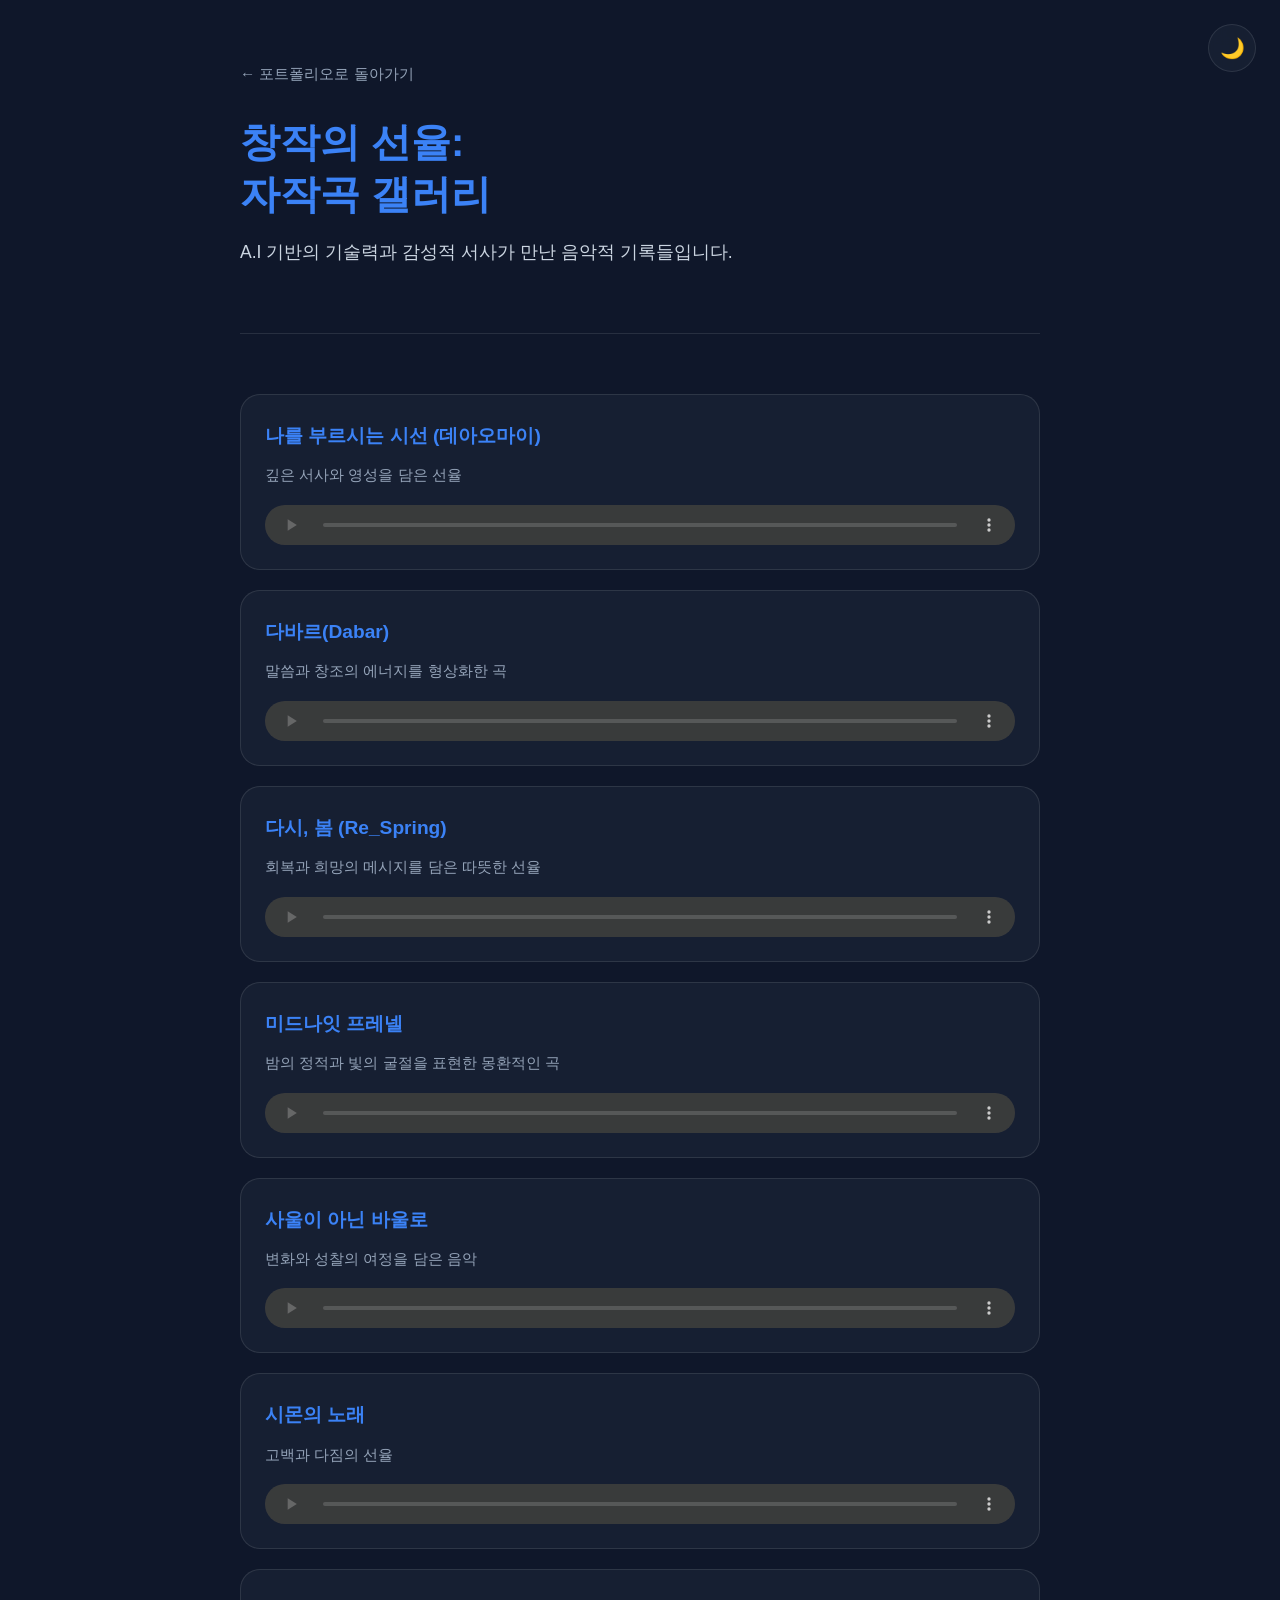
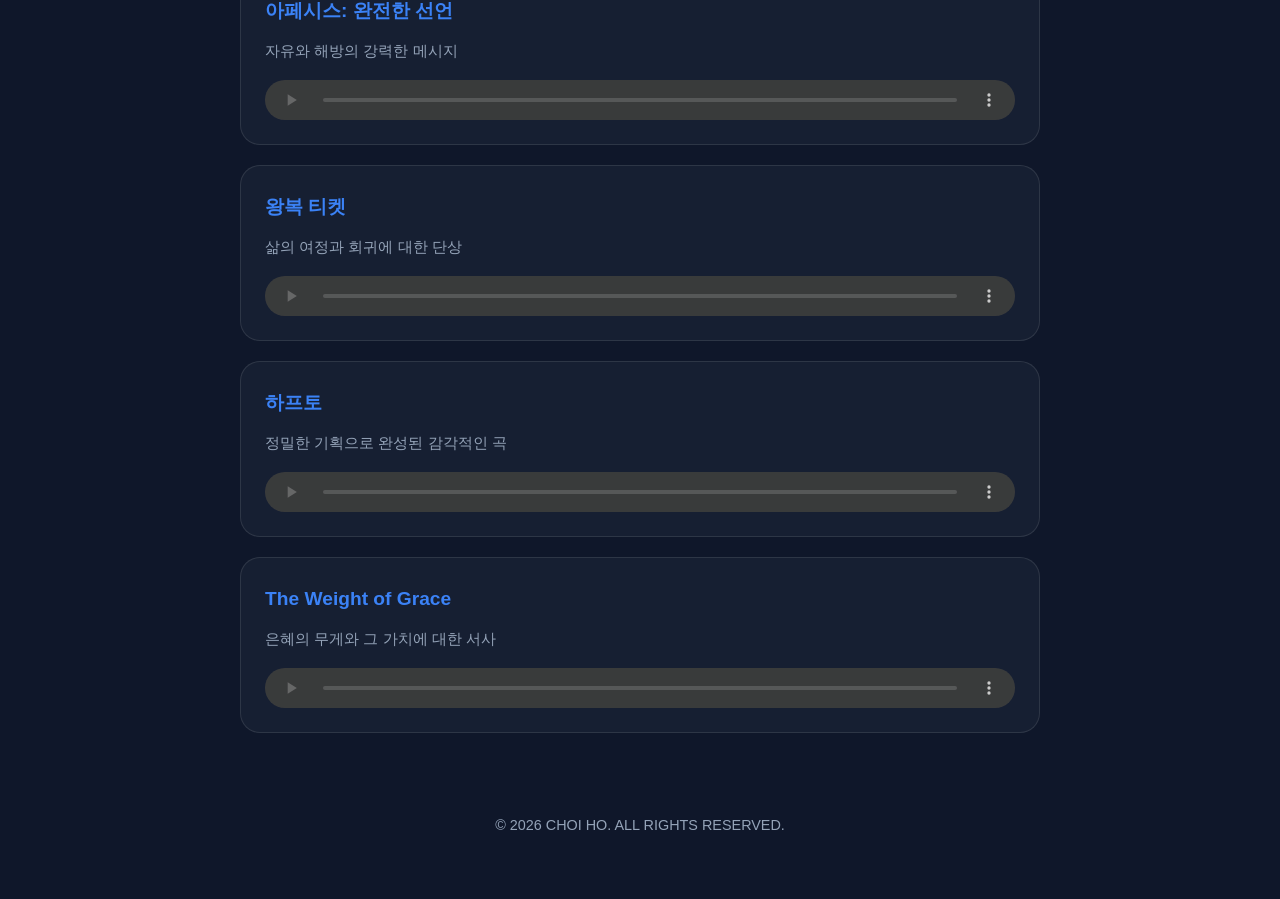
==== song/index.html @ 528da339 "Add original songs gallery and link from main portfolio" ====
<!DOCTYPE html>
<html lang="ko">
<head>
  <meta charset="UTF-8">
  <meta name="viewport" content="width=device-width, initial-scale=1.0">
  
  <title>창작의 선율: 자작곡 갤러리 | 최호</title>
  <meta name="description" content="Suno AI와 정교한 프로듀싱으로 완성된 최호의 자작곡 갤러리입니다. 메시지를 담은 선율을 감상해보세요.">
  
  <link rel="stylesheet" href="../css/startup-article.css">
  <style>
    .song-list {
      display: grid;
      gap: 20px;
      margin-top: 40px;
    }
    .song-card {
      background: var(--card-bg);
      border: 1px solid var(--border-color);
      padding: 24px;
      border-radius: 20px;
      display: flex;
      flex-direction: column;
      gap: 16px;
      transition: 0.3s;
    }
    .song-card:hover {
      border-color: var(--highlight);
      transform: translateY(-4px);
    }
    .song-info h3 {
      margin: 0;
      font-size: 1.2rem;
      color: var(--highlight);
    }
    .song-info p {
      margin: 8px 0 0;
      font-size: 0.95rem;
      color: var(--text-muted);
    }
    audio {
      width: 100%;
      height: 40px;
      filter: invert(0);
    }
    [data-theme="dark"] audio {
      filter: invert(0.8) hue-rotate(180deg);
    }
  </style>
  
  <script>
    document.addEventListener('DOMContentLoaded', () => {
      const themeToggleBtn = document.getElementById('theme-toggle-btn');
      const htmlElement = document.documentElement;
      const currentTheme = localStorage.getItem('theme') || 'dark';
      htmlElement.setAttribute('data-theme', currentTheme);
      updateToggleButton(currentTheme);

      themeToggleBtn.addEventListener('click', () => {
        const targetTheme = htmlElement.getAttribute('data-theme') === 'dark' ? 'light' : 'dark';
        htmlElement.setAttribute('data-theme', targetTheme);
        localStorage.setItem('theme', targetTheme);
        updateToggleButton(targetTheme);
      });

      function updateToggleButton(theme) {
        themeToggleBtn.textContent = theme === 'dark' ? '🌙' : '☀️';
      }
    });
  </script>
</head>
<body>

  <div class="theme-toggle">
    <button class="theme-btn" id="theme-toggle-btn" aria-label="테마 변경">🌙</button>
  </div>

  <div class="container">
    <header>
      <a href="../index.html" class="btn-back">← 포트폴리오로 돌아가기</a>
      <h1>창작의 선율:<br>자작곡 갤러리</h1>
      <p>A.I 기반의 기술력과 감성적 서사가 만난 음악적 기록들입니다.</p>
    </header>

    <article>
      <div class="song-list">
        
        <div class="song-card">
          <div class="song-info">
            <h3>나를 부르시는 시선 (데아오마이)</h3>
            <p>깊은 서사와 영성을 담은 선율</p>
          </div>
          <audio controls src="나를 부르시는 시선 (데아오마이)_320k.mp3"></audio>
        </div>

        <div class="song-card">
          <div class="song-info">
            <h3>다바르(Dabar)</h3>
            <p>말씀과 창조의 에너지를 형상화한 곡</p>
          </div>
          <audio controls src="다바르(Dabar)_320k.mp3"></audio>
        </div>

        <div class="song-card">
          <div class="song-info">
            <h3>다시, 봄 (Re_Spring)</h3>
            <p>회복과 희망의 메시지를 담은 따뜻한 선율</p>
          </div>
          <audio controls src="다시, 봄 (Re_Spring)_320k.mp3"></audio>
        </div>

        <div class="song-card">
          <div class="song-info">
            <h3>미드나잇 프레넬</h3>
            <p>밤의 정적과 빛의 굴절을 표현한 몽환적인 곡</p>
          </div>
          <audio controls src="미드나잇 프레넬_320k.mp3"></audio>
        </div>

        <div class="song-card">
          <div class="song-info">
            <h3>사울이 아닌 바울로</h3>
            <p>변화와 성찰의 여정을 담은 음악</p>
          </div>
          <audio controls src="사울이 아닌 바울로.mp3"></audio>
        </div>

        <div class="song-card">
          <div class="song-info">
            <h3>시몬의 노래</h3>
            <p>고백과 다짐의 선율</p>
          </div>
          <audio controls src="시몬의 노래_320k.mp3"></audio>
        </div>

        <div class="song-card">
          <div class="song-info">
            <h3>아페시스: 완전한 선언</h3>
            <p>자유와 해방의 강력한 메시지</p>
          </div>
          <audio controls src="아페시스_ 완전한 선언_320k.mp3"></audio>
        </div>

        <div class="song-card">
          <div class="song-info">
            <h3>왕복 티켓</h3>
            <p>삶의 여정과 회귀에 대한 단상</p>
          </div>
          <audio controls src="왕복 티켓_320k.mp3"></audio>
        </div>

        <div class="song-card">
          <div class="song-info">
            <h3>하프토</h3>
            <p>정밀한 기획으로 완성된 감각적인 곡</p>
          </div>
          <audio controls src="하프토_320k.mp3"></audio>
        </div>

        <div class="song-card">
          <div class="song-info">
            <h3>The Weight of Grace</h3>
            <p>은혜의 무게와 그 가치에 대한 서사</p>
          </div>
          <audio controls src="The Weight of Grace_320k.mp3"></audio>
        </div>

      </div>
    </article>

    <footer style="text-align: center; color: var(--text-muted); font-size: 0.9rem; margin-top: 60px;">
      © 2026 CHOI HO. ALL RIGHTS RESERVED.
    </footer>
  </div>

</body>
</html>
---- css/startup-article.css ----
/* css/startup-article.css */
:root {
  --bg-color: #0f172a;
  --text-main: #f8fafc;
  --text-secondary: #cbd5e1;
  --text-muted: #94a3b8;
  --border-color: rgba(255, 255, 255, 0.1);
  --highlight: #3b82f6;
  --card-bg: rgba(30, 41, 59, 0.5);
  --quote-border: #3b82f6;
  --code-bg: #1e293b;
}

[data-theme="light"] {
  --bg-color: #ffffff;
  --text-main: #0f172a;
  --text-secondary: #334155;
  --text-muted: #64748b;
  --border-color: rgba(0, 0, 0, 0.1);
  --highlight: #2563eb;
  --card-bg: #f8fafc;
  --quote-border: #2563eb;
  --code-bg: #f1f5f9;
}

body {
  background-color: var(--bg-color);
  color: var(--text-main);
  font-family: 'Pretendard', 'Noto Sans KR', sans-serif;
  line-height: 1.8;
  margin: 0;
  padding: 0;
  transition: background 0.3s, color 0.3s;
}

.container {
  max-width: 800px;
  margin: 0 auto;
  padding: 60px 24px;
}

/* Header & Typography */
header {
  margin-bottom: 60px;
  border-bottom: 1px solid var(--border-color);
  padding-bottom: 40px;
}

h1 {
  font-size: 2.5rem;
  font-weight: 800;
  line-height: 1.3;
  margin-bottom: 1rem;
  color: var(--highlight);
}

h2 {
  font-size: 1.8rem;
  font-weight: 700;
  margin: 3rem 0 1.5rem;
  padding-left: 1rem;
  border-left: 4px solid var(--highlight);
}

h3 {
  font-size: 1.4rem;
  font-weight: 600;
  margin: 2rem 0 1rem;
}

p {
  margin-bottom: 1.5rem;
  font-size: 1.1rem;
  color: var(--text-secondary);
}

/* Article Elements */
article {
  margin-bottom: 80px;
}

blockquote {
  margin: 2rem 0;
  padding: 1.5rem 2rem;
  border-left: 4px solid var(--quote-border);
  background: var(--card-bg);
  font-style: italic;
  font-size: 1.1rem;
  color: var(--text-main);
  border-radius: 0 12px 12px 0;
}

pre {
  background: var(--code-bg);
  padding: 1.5rem;
  border-radius: 12px;
  overflow-x: auto;
  margin: 1.5rem 0;
  border: 1px solid var(--border-color);
}

code {
  font-family: 'Fira Code', 'Courier New', monospace;
  font-size: 0.95rem;
}

ul, ol {
  margin-bottom: 1.5rem;
  padding-left: 1.5rem;
}

li {
  margin-bottom: 0.8rem;
  color: var(--text-secondary);
}

img {
  max-width: 100%;
  height: auto;
  border-radius: 16px;
  margin: 2rem 0;
  box-shadow: 0 10px 30px rgba(0, 0, 0, 0.1);
}

/* Navigation */
.nav-footer {
  display: flex;
  justify-content: space-between;
  align-items: center;
  margin-top: 60px;
  padding-top: 40px;
  border-top: 1px solid var(--border-color);
}

.btn-next {
  background: var(--highlight);
  color: white;
  padding: 12px 24px;
  border-radius: 12px;
  text-decoration: none;
  font-weight: 700;
  transition: 0.3s;
  display: flex;
  align-items: center;
  gap: 8px;
}

.btn-next:hover {
  filter: brightness(1.1);
  transform: translateY(-2px);
}

.btn-back {
  color: var(--text-muted);
  text-decoration: none;
  font-size: 0.95rem;
  transition: 0.3s;
}

.btn-back:hover {
  color: var(--highlight);
}

/* Roadmap Grid (for index.html) */
.roadmap-grid {
  display: grid;
  gap: 24px;
  margin-top: 40px;
}

.step-card {
  background: var(--card-bg);
  border: 1px solid var(--border-color);
  padding: 24px;
  border-radius: 20px;
  text-decoration: none;
  color: inherit;
  transition: 0.3s;
  display: flex;
  align-items: center;
  gap: 20px;
}

.step-card:hover {
  transform: scale(1.02);
  border-color: var(--highlight);
}

.step-num {
  font-size: 1.5rem;
  font-weight: 900;
  color: var(--highlight);
  background: rgba(59, 130, 246, 0.1);
  width: 50px;
  height: 50px;
  display: flex;
  align-items: center;
  justify-content: center;
  border-radius: 50%;
  flex-shrink: 0;
}

.step-info h3 {
  margin: 0;
  font-size: 1.2rem;
}

.step-info p {
  margin: 5px 0 0;
  font-size: 0.9rem;
  color: var(--text-muted);
}

/* Theme Toggle (Reused from main index) */
.theme-toggle {
  position: fixed;
  top: 24px;
  right: 24px;
  z-index: 1000;
}

.theme-btn {
  background: var(--card-bg);
  border: 1px solid var(--border-color);
  color: var(--text-main);
  width: 48px;
  height: 48px;
  border-radius: 50%;
  cursor: pointer;
  display: flex;
  align-items: center;
  justify-content: center;
  font-size: 20px;
  backdrop-filter: blur(12px);
  transition: 0.3s;
}

@media (max-width: 600px) {
  h1 { font-size: 2rem; }
  .nav-footer { flex-direction: column; gap: 20px; text-align: center; }
}
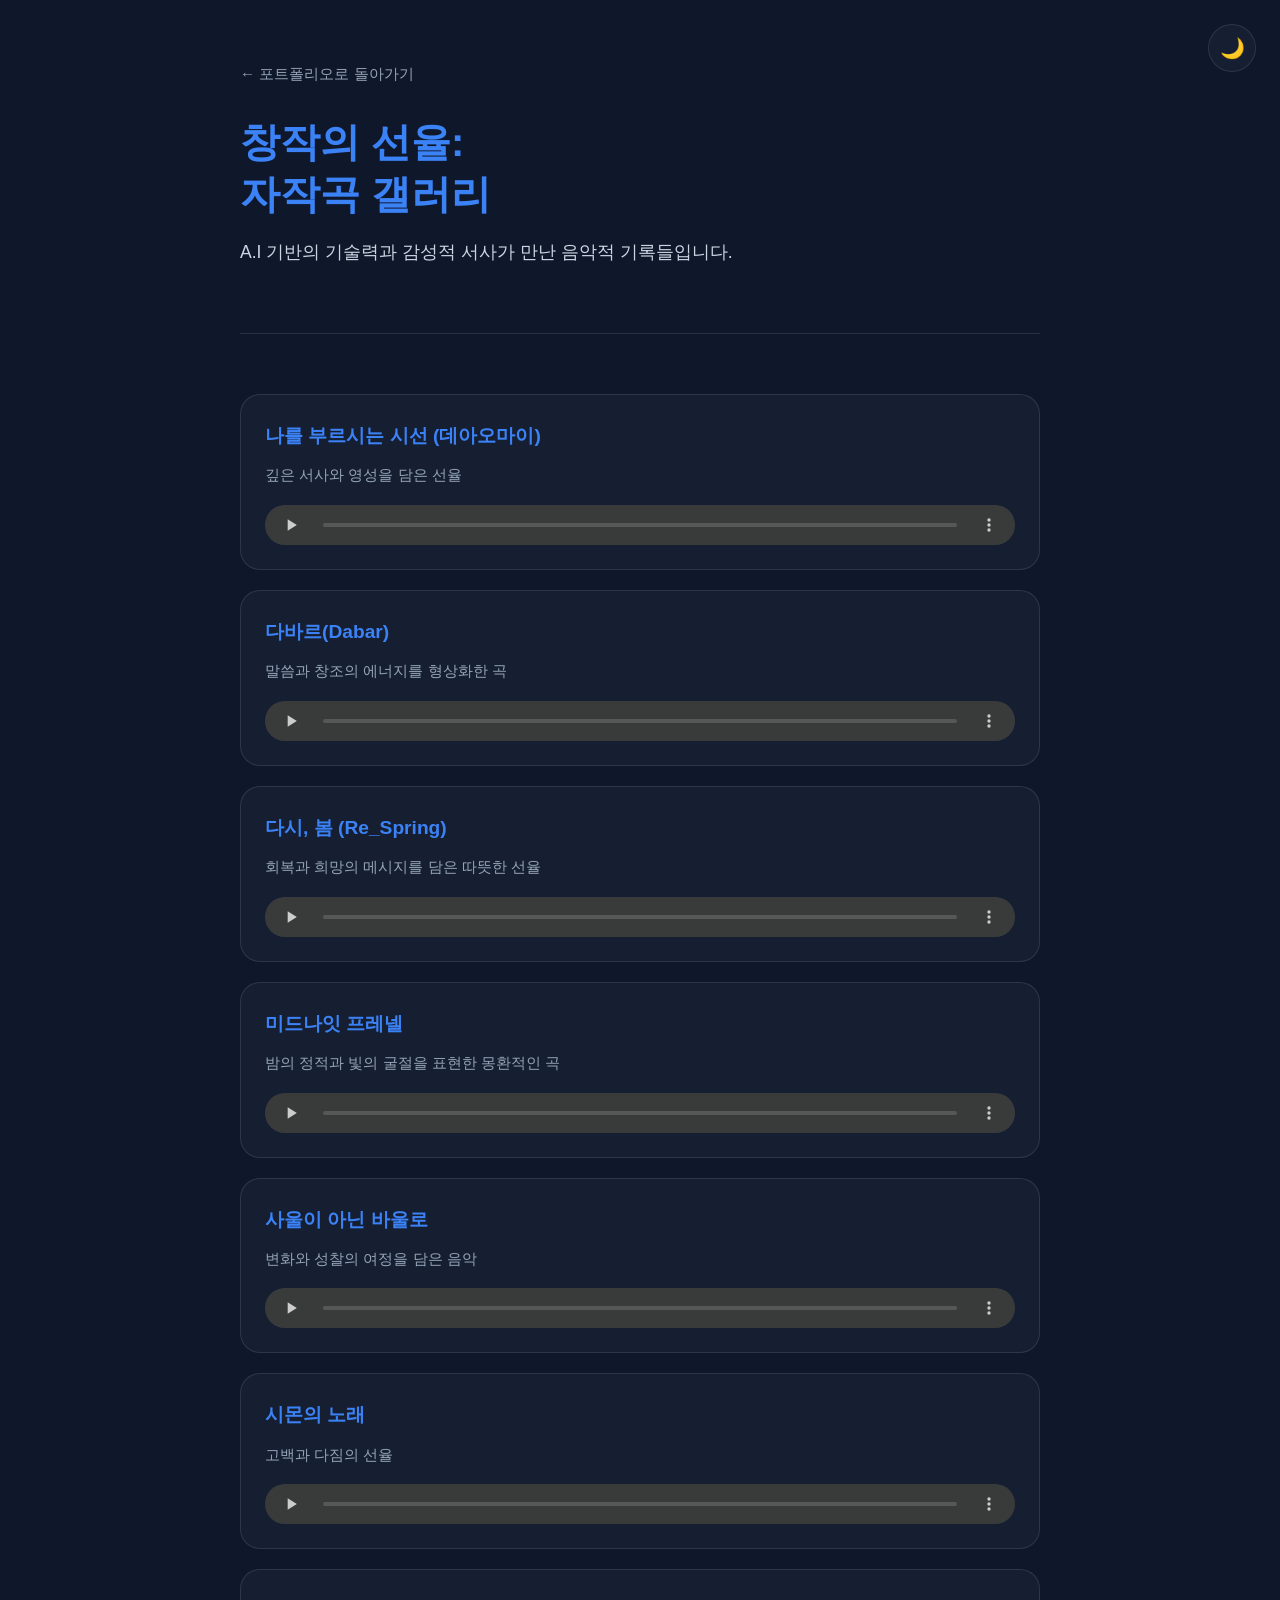
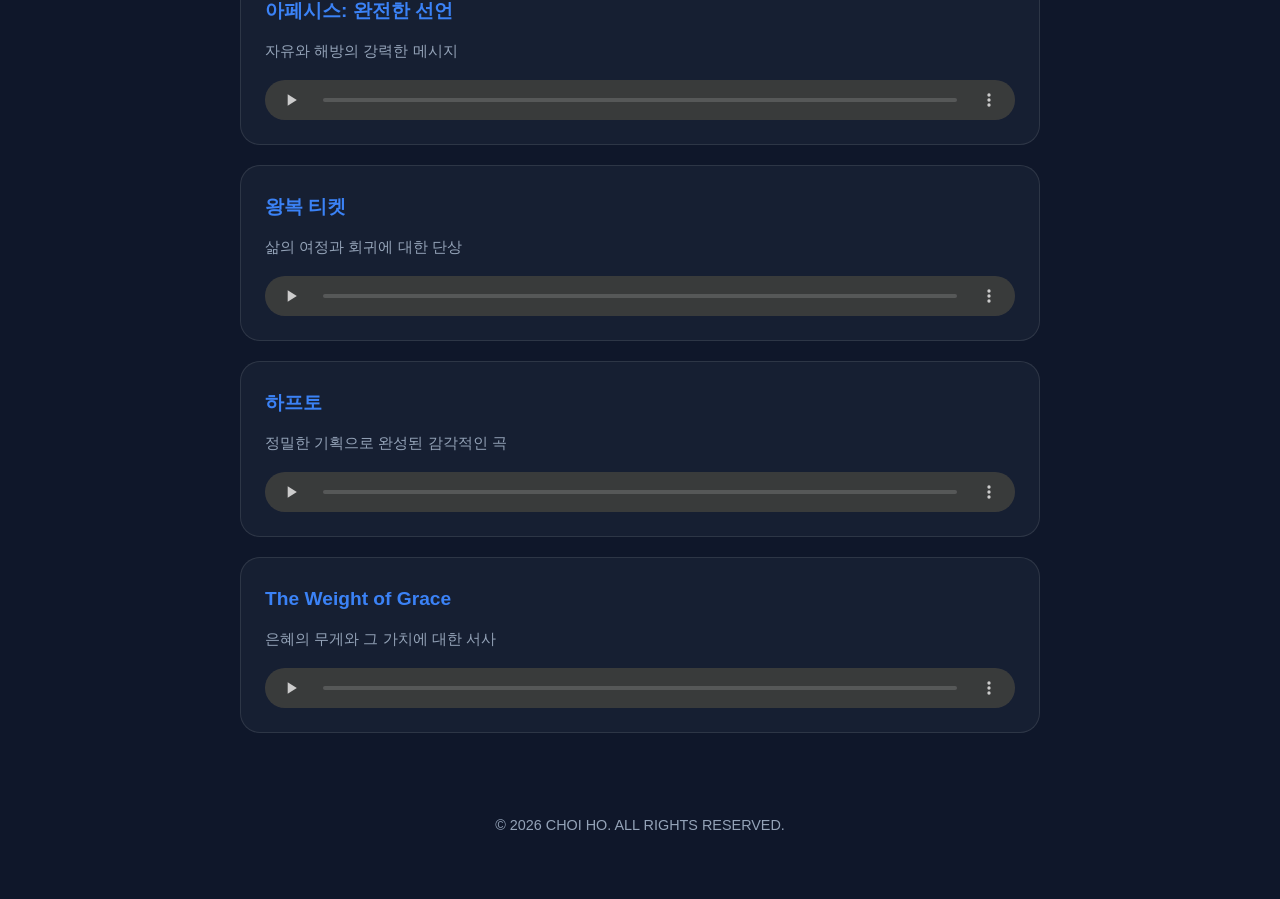
==== commit eddfb06e: "fix: 자작곡 페이지 오디오 preload="none" 설정으로 초기 로딩 속도 개선 Co-Authored-By: Claude Sonnet 4.6 <noreply@anthropi" ====
--- a/song/index.html
+++ b/song/index.html
@@ -1,6 +1,15 @@
 <!DOCTYPE html>
 <html lang="ko">
 <head>
+  <!-- Google tag (gtag.js) -->
+  <script async src="https://www.googletagmanager.com/gtag/js?id=G-2HE87NL09E"></script>
+  <script>
+    window.dataLayer = window.dataLayer || [];
+    function gtag(){dataLayer.push(arguments);}
+    gtag('js', new Date());
+
+    gtag('config', 'G-2HE87NL09E');
+  </script>
   <meta charset="UTF-8">
   <meta name="viewport" content="width=device-width, initial-scale=1.0">
   
@@ -90,7 +99,7 @@
             <h3>나를 부르시는 시선 (데아오마이)</h3>
             <p>깊은 서사와 영성을 담은 선율</p>
           </div>
-          <audio controls src="나를 부르시는 시선 (데아오마이)_320k.mp3"></audio>
+          <audio controls preload="none" src="나를 부르시는 시선 (데아오마이)_320k.mp3"></audio>
         </div>
 
         <div class="song-card">
@@ -98,7 +107,7 @@
             <h3>다바르(Dabar)</h3>
             <p>말씀과 창조의 에너지를 형상화한 곡</p>
           </div>
-          <audio controls src="다바르(Dabar)_320k.mp3"></audio>
+          <audio controls preload="none" src="다바르(Dabar)_320k.mp3"></audio>
         </div>
 
         <div class="song-card">
@@ -106,7 +115,7 @@
             <h3>다시, 봄 (Re_Spring)</h3>
             <p>회복과 희망의 메시지를 담은 따뜻한 선율</p>
           </div>
-          <audio controls src="다시, 봄 (Re_Spring)_320k.mp3"></audio>
+          <audio controls preload="none" src="다시, 봄 (Re_Spring)_320k.mp3"></audio>
         </div>
 
         <div class="song-card">
@@ -114,7 +123,7 @@
             <h3>미드나잇 프레넬</h3>
             <p>밤의 정적과 빛의 굴절을 표현한 몽환적인 곡</p>
           </div>
-          <audio controls src="미드나잇 프레넬_320k.mp3"></audio>
+          <audio controls preload="none" src="미드나잇 프레넬_320k.mp3"></audio>
         </div>
 
         <div class="song-card">
@@ -122,7 +131,7 @@
             <h3>사울이 아닌 바울로</h3>
             <p>변화와 성찰의 여정을 담은 음악</p>
           </div>
-          <audio controls src="사울이 아닌 바울로.mp3"></audio>
+          <audio controls preload="none" src="사울이 아닌 바울로.mp3"></audio>
         </div>
 
         <div class="song-card">
@@ -130,7 +139,7 @@
             <h3>시몬의 노래</h3>
             <p>고백과 다짐의 선율</p>
           </div>
-          <audio controls src="시몬의 노래_320k.mp3"></audio>
+          <audio controls preload="none" src="시몬의 노래_320k.mp3"></audio>
         </div>
 
         <div class="song-card">
@@ -138,7 +147,7 @@
             <h3>아페시스: 완전한 선언</h3>
             <p>자유와 해방의 강력한 메시지</p>
           </div>
-          <audio controls src="아페시스_ 완전한 선언_320k.mp3"></audio>
+          <audio controls preload="none" src="아페시스_ 완전한 선언_320k.mp3"></audio>
         </div>
 
         <div class="song-card">
@@ -146,7 +155,7 @@
             <h3>왕복 티켓</h3>
             <p>삶의 여정과 회귀에 대한 단상</p>
           </div>
-          <audio controls src="왕복 티켓_320k.mp3"></audio>
+          <audio controls preload="none" src="왕복 티켓_320k.mp3"></audio>
         </div>
 
         <div class="song-card">
@@ -154,7 +163,7 @@
             <h3>하프토</h3>
             <p>정밀한 기획으로 완성된 감각적인 곡</p>
           </div>
-          <audio controls src="하프토_320k.mp3"></audio>
+          <audio controls preload="none" src="하프토_320k.mp3"></audio>
         </div>
 
         <div class="song-card">
@@ -162,7 +171,7 @@
             <h3>The Weight of Grace</h3>
             <p>은혜의 무게와 그 가치에 대한 서사</p>
           </div>
-          <audio controls src="The Weight of Grace_320k.mp3"></audio>
+          <audio controls preload="none" src="The Weight of Grace_320k.mp3"></audio>
         </div>
 
       </div>
--- a/css/startup-article.css
+++ b/css/startup-article.css
@@ -15,7 +15,7 @@
   --bg-color: #ffffff;
   --text-main: #0f172a;
   --text-secondary: #334155;
-  --text-muted: #64748b;
+  --text-muted: #475569;
   --border-color: rgba(0, 0, 0, 0.1);
   --highlight: #2563eb;
   --card-bg: #f8fafc;
@@ -31,6 +31,11 @@
   margin: 0;
   padding: 0;
   transition: background 0.3s, color 0.3s;
+  overflow-x: hidden;
+}
+
+html {
+  overflow-x: hidden;
 }
 
 .container {
@@ -236,6 +241,57 @@
 }
 
 @media (max-width: 600px) {
-  h1 { font-size: 2rem; }
-  .nav-footer { flex-direction: column; gap: 20px; text-align: center; }
-}
+  .container {
+    padding: 40px 20px;
+  }
+
+  header {
+    margin-bottom: 40px;
+    padding-bottom: 30px;
+  }
+
+  h1 { 
+    font-size: 1.8rem; 
+    line-height: 1.3;
+  }
+
+  h2 {
+    font-size: 1.5rem;
+    margin: 2.5rem 0 1.2rem;
+  }
+
+  h3 {
+    font-size: 1.2rem;
+  }
+
+  p, li, blockquote {
+    font-size: 1rem;
+    line-height: 1.7;
+  }
+
+  .step-card {
+    flex-direction: column;
+    align-items: flex-start;
+    gap: 16px;
+    padding: 20px;
+  }
+
+  .step-num {
+    width: 40px;
+    height: 40px;
+    font-size: 1.2rem;
+  }
+
+  .nav-footer { 
+    flex-direction: column; 
+    gap: 16px; 
+    text-align: center; 
+    margin-top: 40px;
+    padding-top: 30px;
+  }
+
+  .btn-next {
+    width: 100%;
+    justify-content: center;
+  }
+}
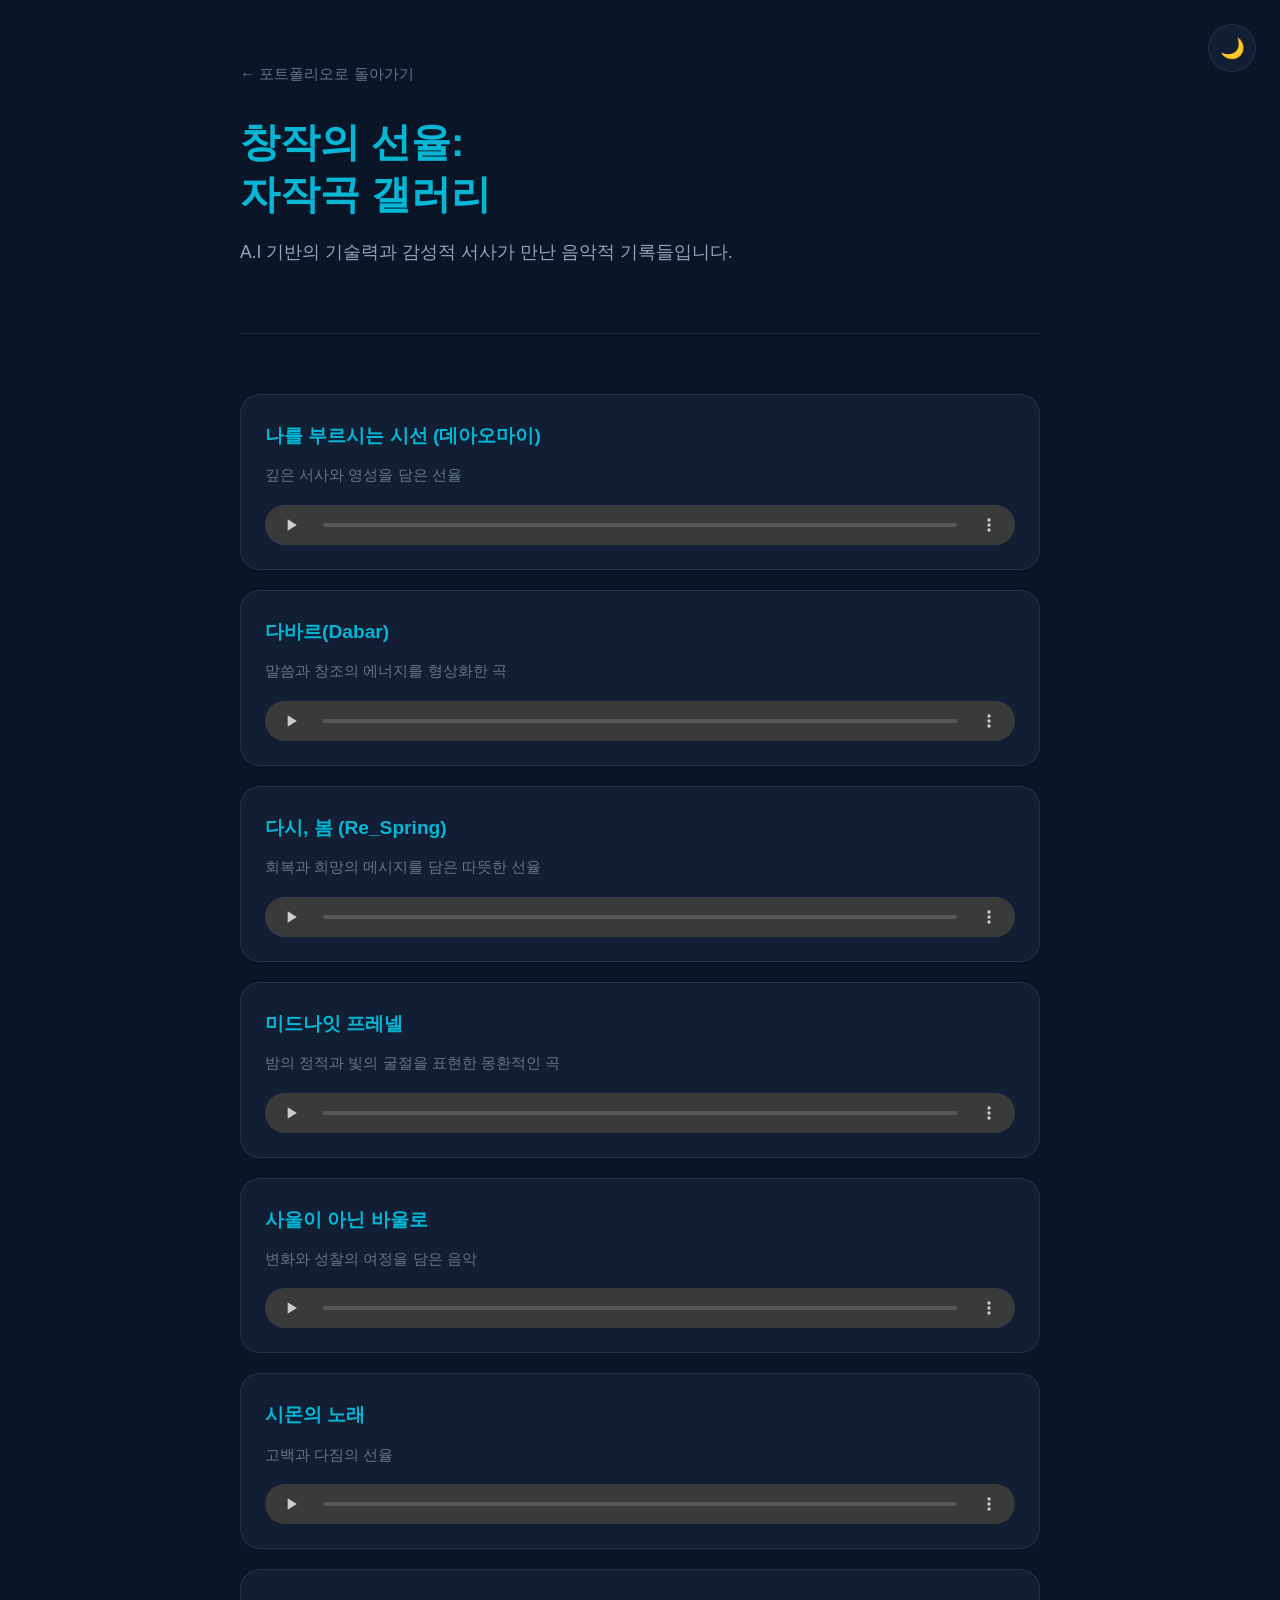
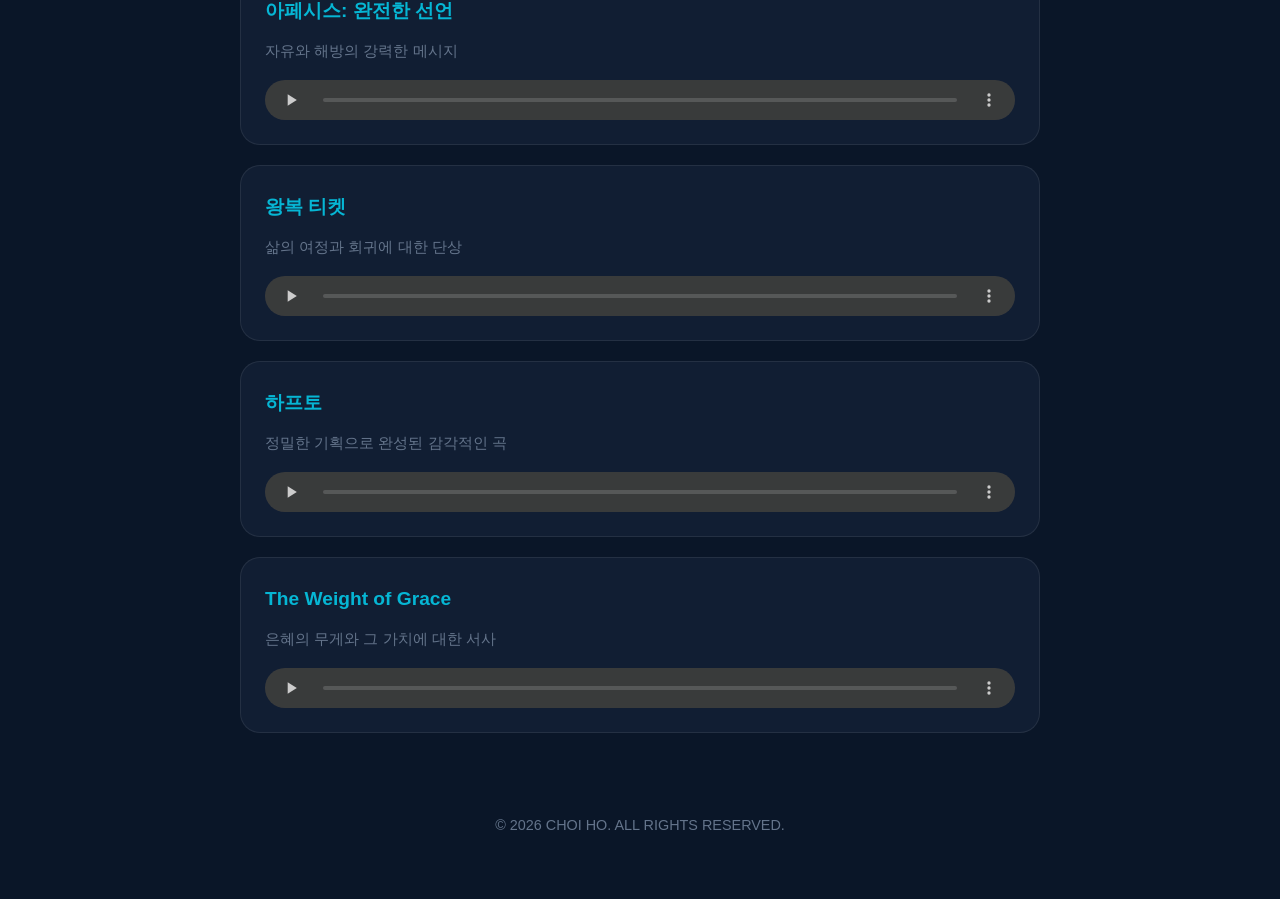
==== commit 6e1e6a24: "feat: 자작곡 및 창업 백서 관련 페이지(startup-article.css 사용처) 테마 컬러 동기화 및 캐시 버스팅" ====
--- a/song/index.html
+++ b/song/index.html
@@ -16,7 +16,7 @@
   <title>창작의 선율: 자작곡 갤러리 | 최호</title>
   <meta name="description" content="Suno AI와 정교한 프로듀싱으로 완성된 최호의 자작곡 갤러리입니다. 메시지를 담은 선율을 감상해보세요.">
   
-  <link rel="stylesheet" href="../css/startup-article.css">
+  <link rel="stylesheet" href="../css/startup-article.css?v=1.0.1">
   <style>
     .song-list {
       display: grid;
@@ -86,7 +86,7 @@
 
   <div class="container">
     <header>
-      <a href="../index.html" class="btn-back">← 포트폴리오로 돌아가기</a>
+      <a href="../portfolio.html" class="btn-back">← 포트폴리오로 돌아가기</a>
       <h1>창작의 선율:<br>자작곡 갤러리</h1>
       <p>A.I 기반의 기술력과 감성적 서사가 만난 음악적 기록들입니다.</p>
     </header>
--- a/css/startup-article.css
+++ b/css/startup-article.css
@@ -1,26 +1,26 @@
 /* css/startup-article.css */
 :root {
-  --bg-color: #0f172a;
-  --text-main: #f8fafc;
-  --text-secondary: #cbd5e1;
-  --text-muted: #94a3b8;
-  --border-color: rgba(255, 255, 255, 0.1);
-  --highlight: #3b82f6;
-  --card-bg: rgba(30, 41, 59, 0.5);
-  --quote-border: #3b82f6;
-  --code-bg: #1e293b;
+  --bg-color: #0a1628;
+  --text-main: #f1f5f9;
+  --text-secondary: #94a3b8;
+  --text-muted: #64748b;
+  --border-color: rgba(255, 255, 255, 0.08);
+  --highlight: #06b6d4;
+  --card-bg: #111e33;
+  --quote-border: #06b6d4;
+  --code-bg: #0d1a2e;
 }
 
 [data-theme="light"] {
-  --bg-color: #ffffff;
-  --text-main: #0f172a;
+  --bg-color: #f0f9ff;
+  --text-main: #0a1628;
   --text-secondary: #334155;
-  --text-muted: #475569;
-  --border-color: rgba(0, 0, 0, 0.1);
-  --highlight: #2563eb;
-  --card-bg: #f8fafc;
-  --quote-border: #2563eb;
-  --code-bg: #f1f5f9;
+  --text-muted: #64748b;
+  --border-color: rgba(10, 22, 40, 0.1);
+  --highlight: #0891b2;
+  --card-bg: #ffffff;
+  --quote-border: #0891b2;
+  --code-bg: #ffffff;
 }
 
 body {
@@ -195,7 +195,7 @@
   font-size: 1.5rem;
   font-weight: 900;
   color: var(--highlight);
-  background: rgba(59, 130, 246, 0.1);
+  background: rgba(6, 182, 212, 0.1);
   width: 50px;
   height: 50px;
   display: flex;
